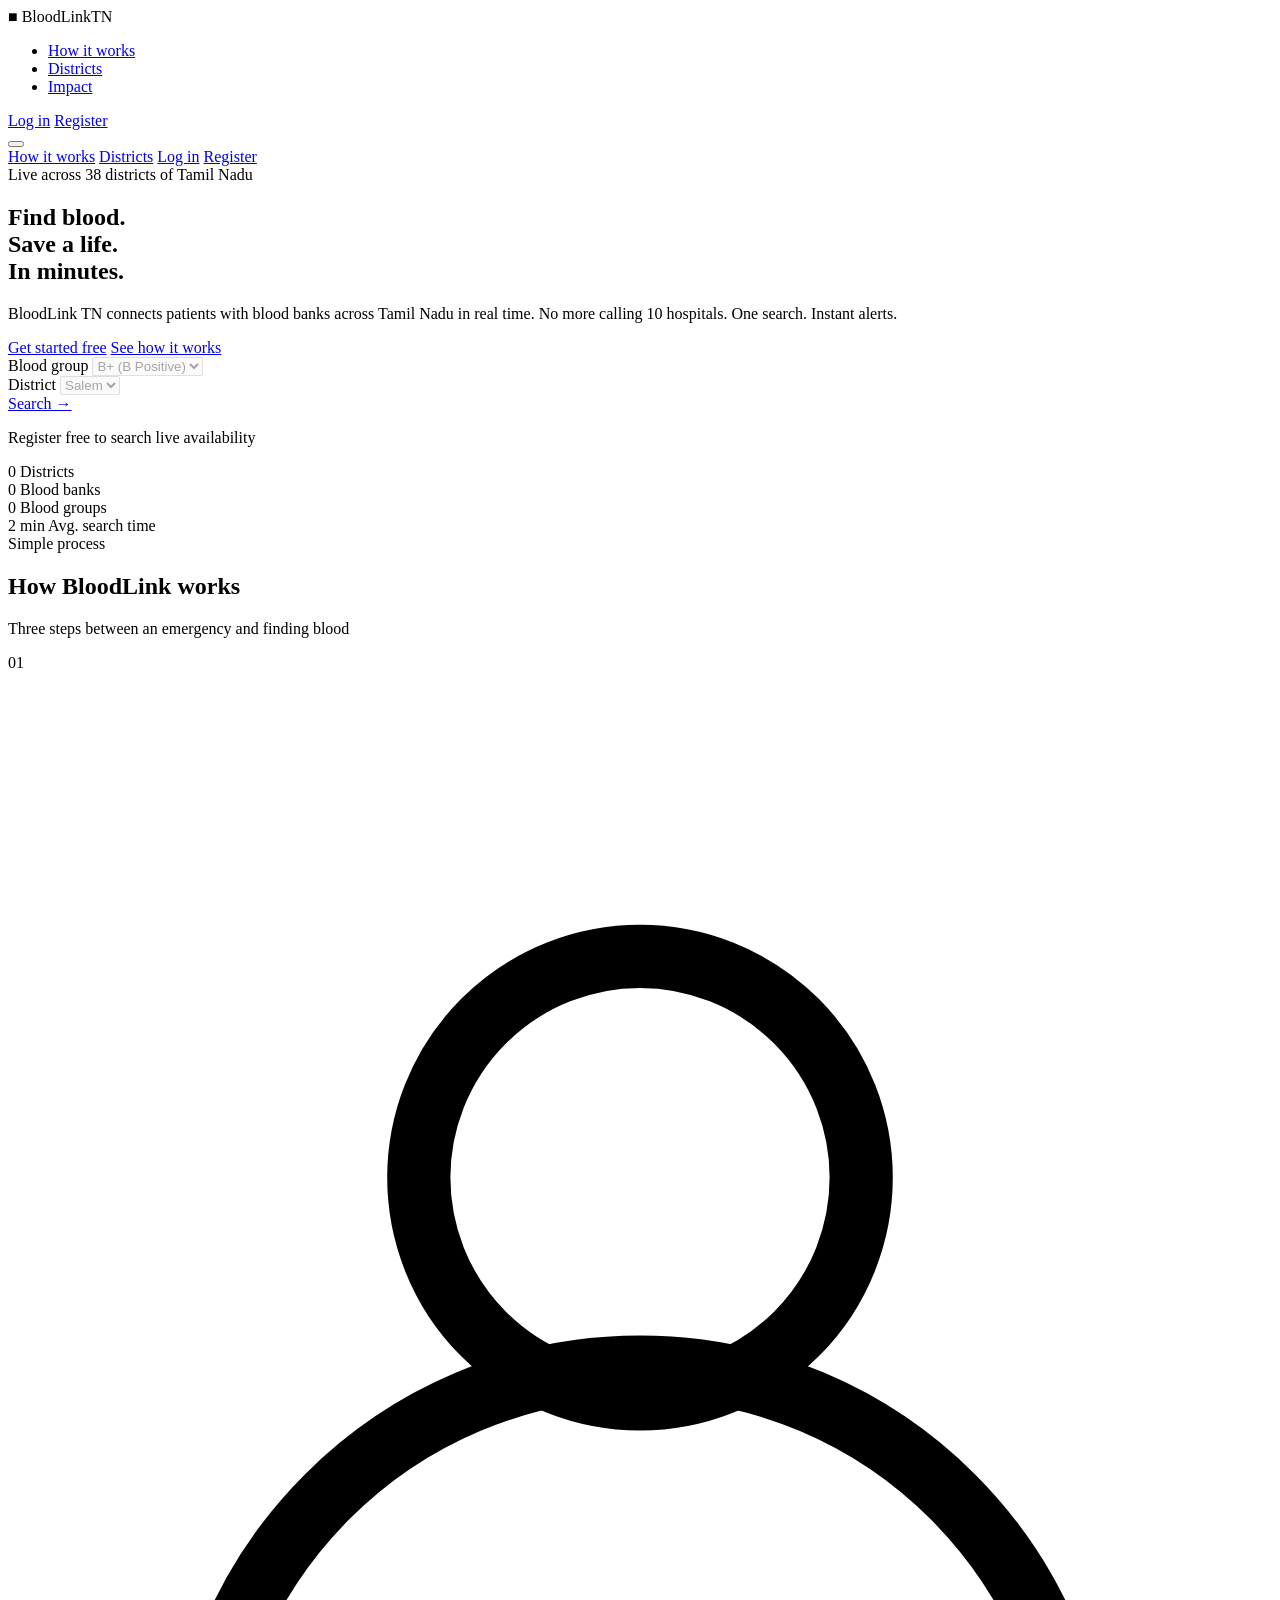
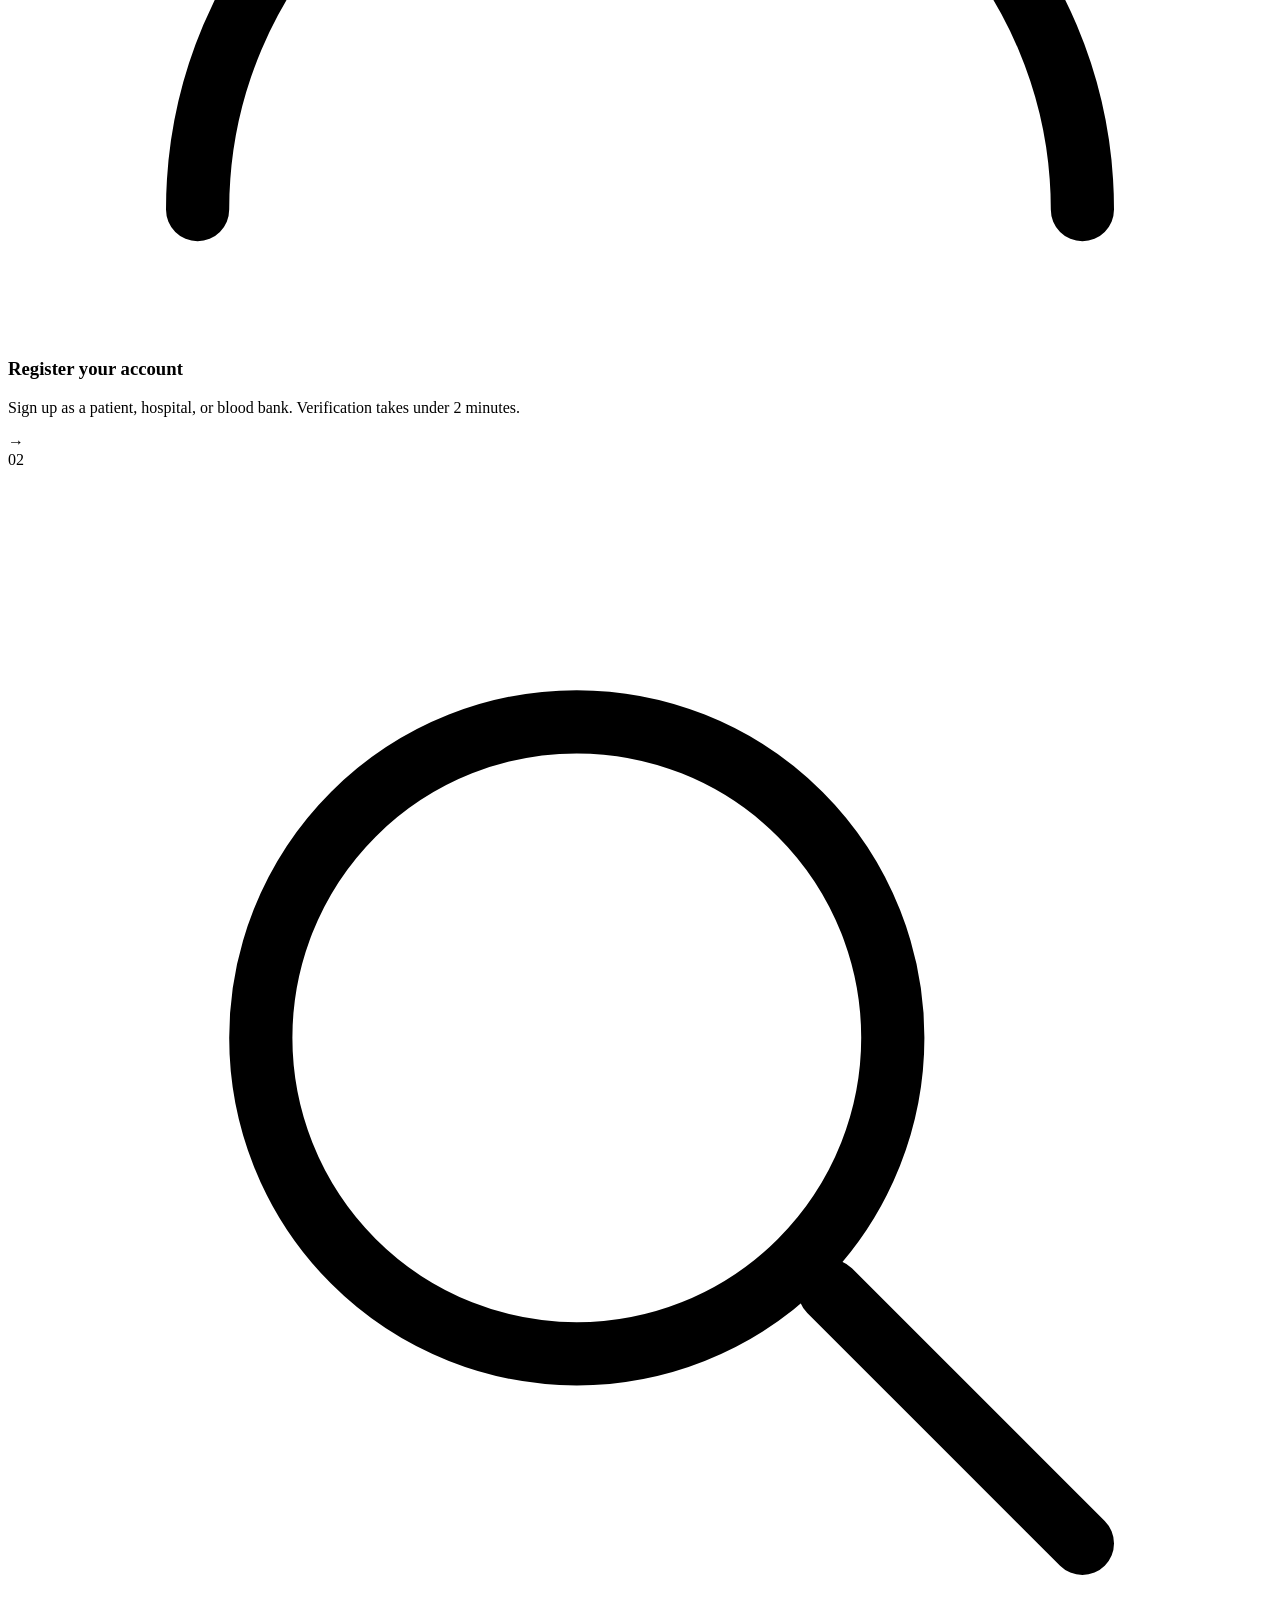
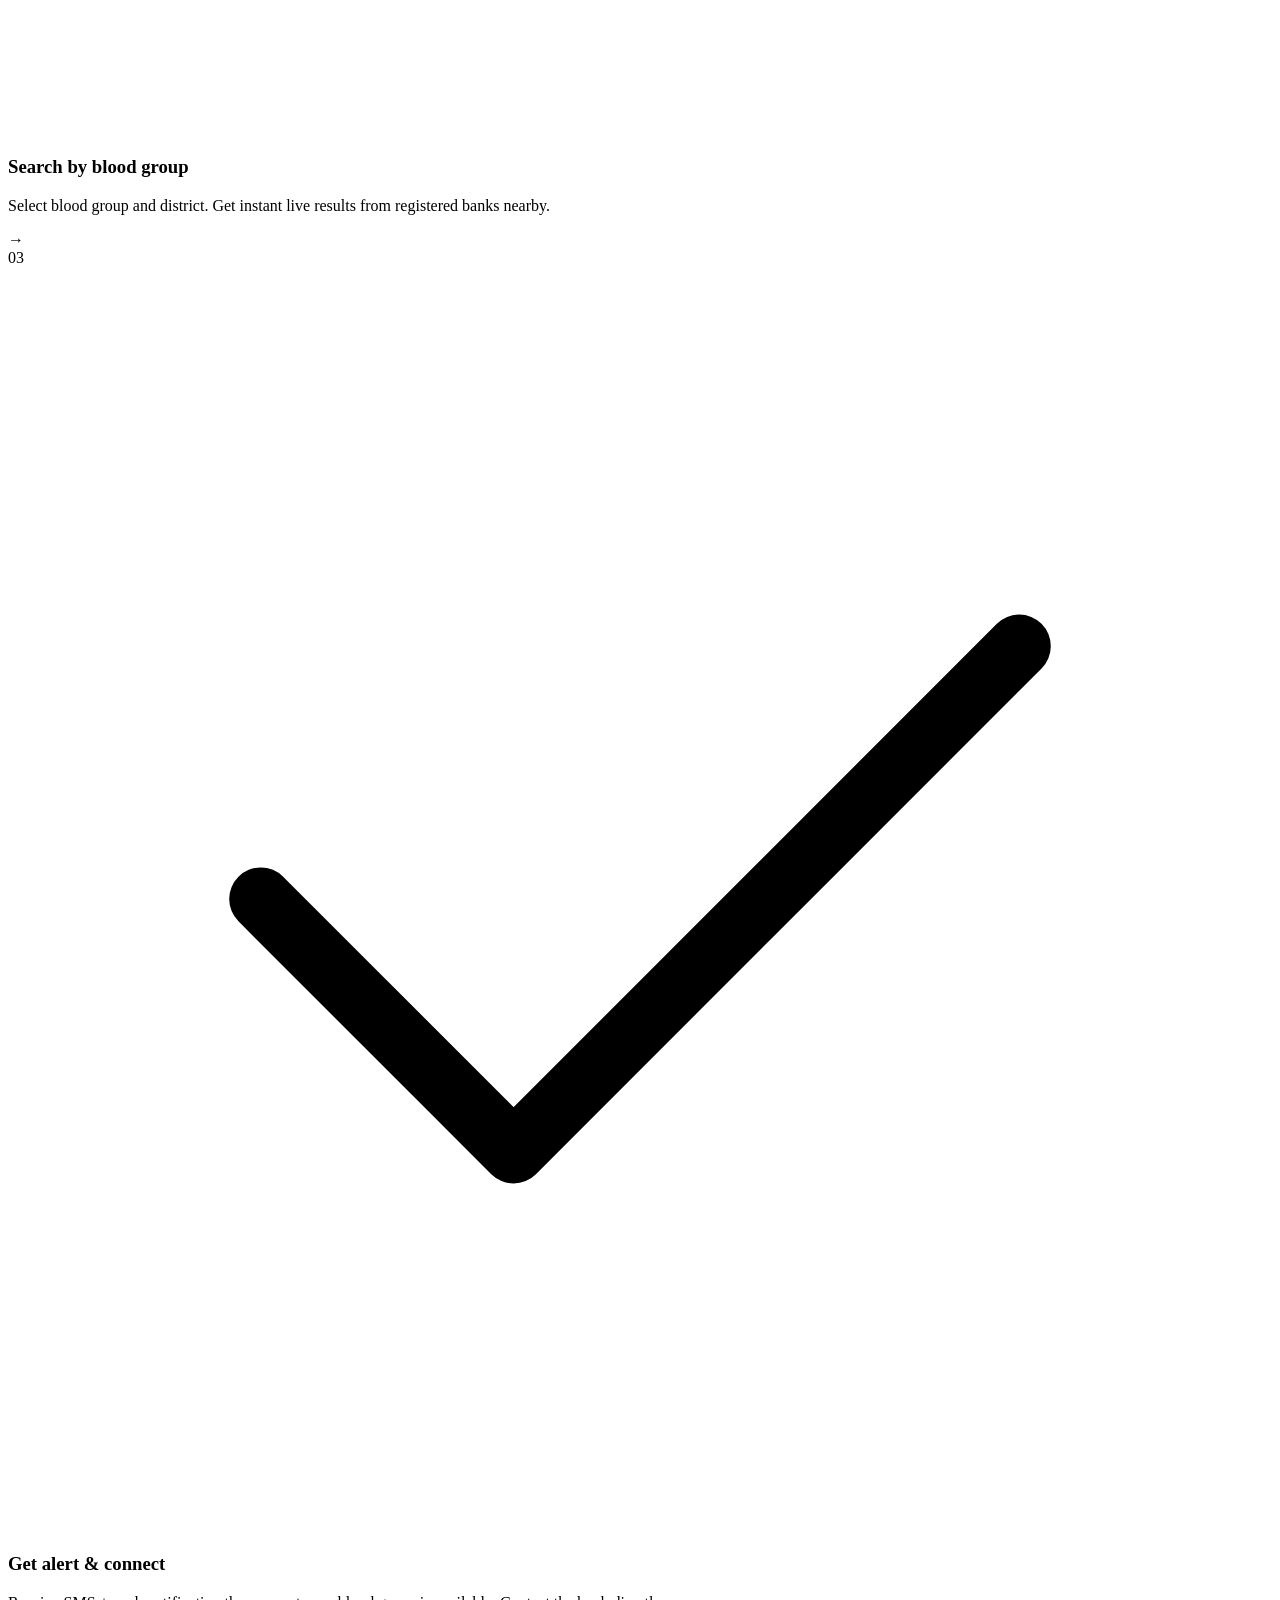
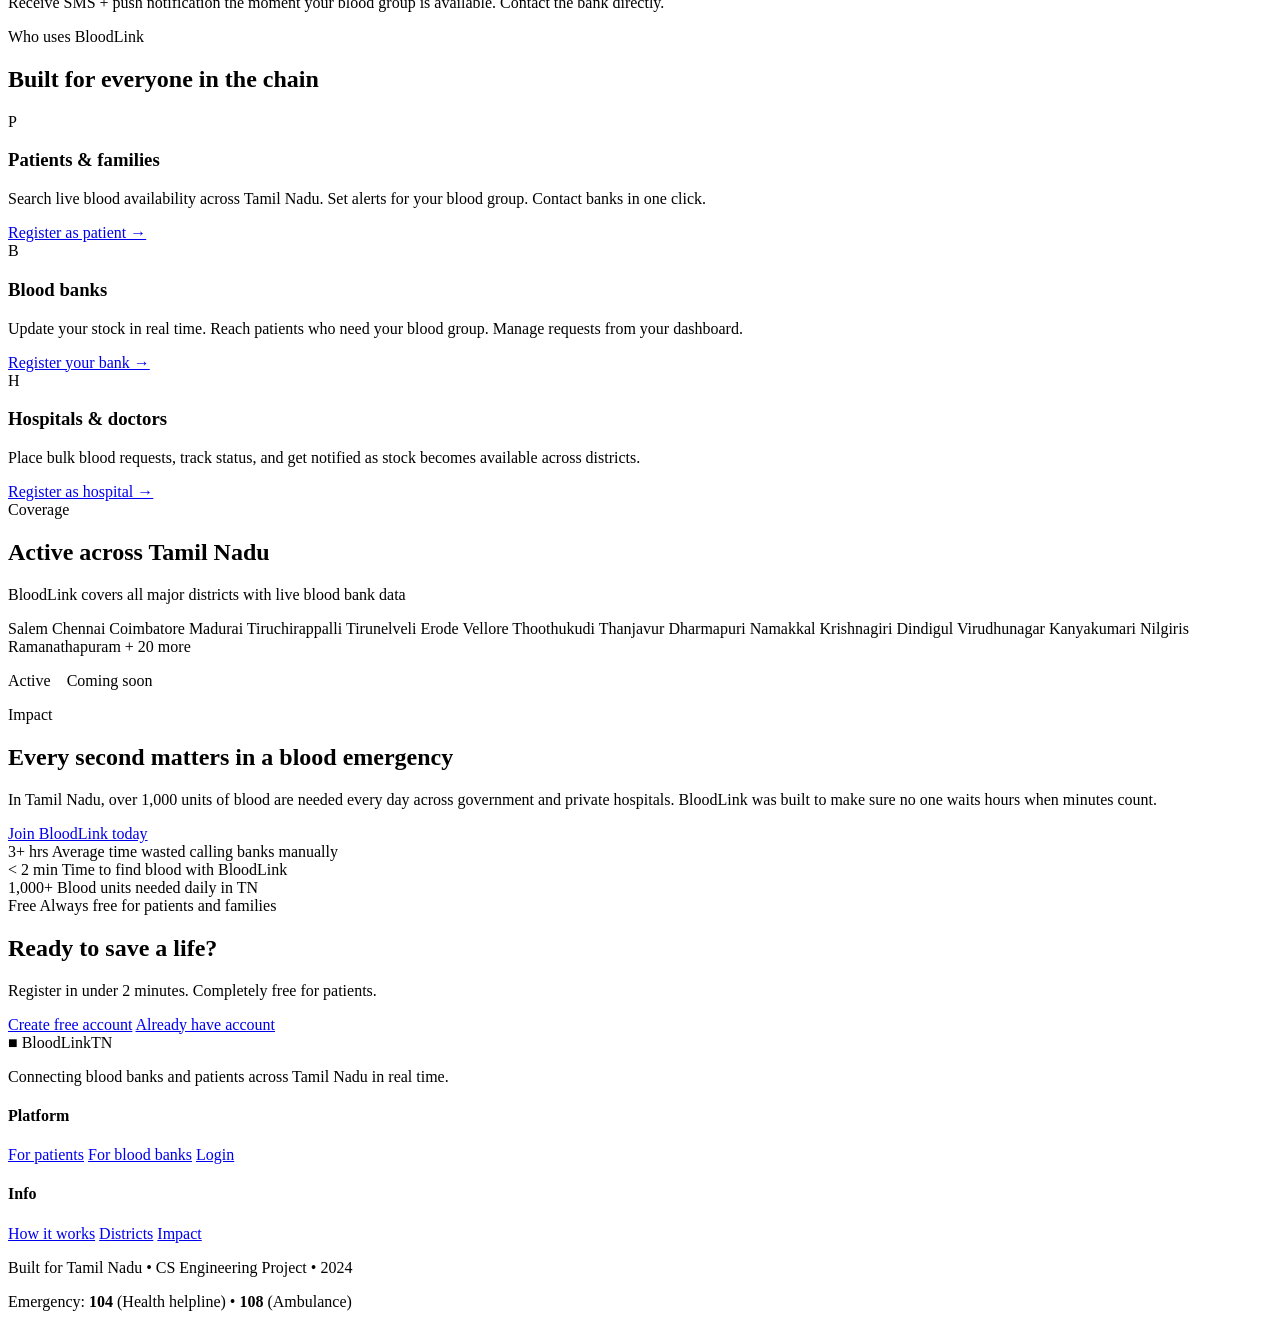
==== index.html @ 97893dd9 "Add files via upload" ====
<!DOCTYPE html>
<html lang="en">
<head>
  <meta charset="UTF-8" />
  <meta name="viewport" content="width=device-width, initial-scale=1.0"/>
  <title>BloodLink TN — Find Blood Fast</title>
  <link rel="stylesheet" href="css/style.css" />
  <link href="https://fonts.googleapis.com/css2?family=Sora:wght@300;400;500;600;700&family=Space+Mono:wght@400;700&display=swap" rel="stylesheet"/>
</head>
<body>

  <!-- ═══════════════════════════════════════
       NAVBAR
  ═══════════════════════════════════════ -->
  <nav class="navbar" id="navbar">
    <div class="nav-container">
      <div class="nav-logo">
        <span class="logo-drop">&#9632;</span>
        <span class="logo-text">BloodLink<span class="logo-tn">TN</span></span>
      </div>
      <ul class="nav-links">
        <li><a href="#how">How it works</a></li>
        <li><a href="#districts">Districts</a></li>
        <li><a href="#stats">Impact</a></li>
      </ul>
      <div class="nav-actions">
        <a href="pages/login.html" class="btn-ghost">Log in</a>
        <a href="pages/register.html" class="btn-primary">Register</a>
      </div>
      <button class="nav-toggle" id="navToggle" aria-label="Menu">
        <span></span><span></span><span></span>
      </button>
    </div>
    <div class="nav-mobile" id="navMobile">
      <a href="#how">How it works</a>
      <a href="#districts">Districts</a>
      <a href="pages/login.html">Log in</a>
      <a href="pages/register.html" class="btn-primary">Register</a>
    </div>
  </nav>

  <!-- ═══════════════════════════════════════
       HERO
  ═══════════════════════════════════════ -->
  <section class="hero">
    <div class="hero-bg">
      <div class="hero-circle c1"></div>
      <div class="hero-circle c2"></div>
      <div class="hero-grid"></div>
    </div>
    <div class="hero-content">
      <div class="hero-badge">
        <span class="badge-dot"></span>
        Live across 38 districts of Tamil Nadu
      </div>
      <h1 class="hero-title">
        Find blood.<br/>
        <span class="title-accent">Save a life.</span><br/>
        In minutes.
      </h1>
      <p class="hero-sub">
        BloodLink TN connects patients with blood banks across Tamil Nadu in real time.
        No more calling 10 hospitals. One search. Instant alerts.
      </p>
      <div class="hero-cta">
        <a href="pages/register.html" class="btn-primary btn-lg">Get started free</a>
        <a href="#how" class="btn-outline btn-lg">See how it works</a>
      </div>
      <div class="hero-search-preview">
        <div class="search-box">
          <div class="search-field">
            <label>Blood group</label>
            <select disabled>
              <option>B+ (B Positive)</option>
            </select>
          </div>
          <div class="search-divider"></div>
          <div class="search-field">
            <label>District</label>
            <select disabled>
              <option>Salem</option>
            </select>
          </div>
          <a href="pages/register.html" class="search-btn">Search →</a>
        </div>
        <p class="search-note">Register free to search live availability</p>
      </div>
    </div>
    <div class="hero-stats">
      <div class="stat-item">
        <span class="stat-num" data-target="38">0</span>
        <span class="stat-label">Districts</span>
      </div>
      <div class="stat-item">
        <span class="stat-num" data-target="120">0</span>
        <span class="stat-label">Blood banks</span>
      </div>
      <div class="stat-item">
        <span class="stat-num" data-target="8">0</span>
        <span class="stat-label">Blood groups</span>
      </div>
      <div class="stat-item">
        <span class="stat-num">2 min</span>
        <span class="stat-label">Avg. search time</span>
      </div>
    </div>
  </section>

  <!-- ═══════════════════════════════════════
       HOW IT WORKS
  ═══════════════════════════════════════ -->
  <section class="how" id="how">
    <div class="container">
      <div class="section-header">
        <span class="section-tag">Simple process</span>
        <h2>How BloodLink works</h2>
        <p>Three steps between an emergency and finding blood</p>
      </div>
      <div class="steps">
        <div class="step reveal">
          <div class="step-num">01</div>
          <div class="step-icon">
            <svg viewBox="0 0 40 40" fill="none" xmlns="http://www.w3.org/2000/svg">
              <circle cx="20" cy="16" r="7" stroke="currentColor" stroke-width="2"/>
              <path d="M6 36c0-7.732 6.268-14 14-14s14 6.268 14 14" stroke="currentColor" stroke-width="2" stroke-linecap="round"/>
            </svg>
          </div>
          <h3>Register your account</h3>
          <p>Sign up as a patient, hospital, or blood bank. Verification takes under 2 minutes.</p>
        </div>
        <div class="step-arrow">→</div>
        <div class="step reveal" style="animation-delay:.15s">
          <div class="step-num">02</div>
          <div class="step-icon">
            <svg viewBox="0 0 40 40" fill="none" xmlns="http://www.w3.org/2000/svg">
              <circle cx="18" cy="18" r="10" stroke="currentColor" stroke-width="2"/>
              <path d="M26 26l8 8" stroke="currentColor" stroke-width="2" stroke-linecap="round"/>
            </svg>
          </div>
          <h3>Search by blood group</h3>
          <p>Select blood group and district. Get instant live results from registered banks nearby.</p>
        </div>
        <div class="step-arrow">→</div>
        <div class="step reveal" style="animation-delay:.3s">
          <div class="step-num">03</div>
          <div class="step-icon">
            <svg viewBox="0 0 40 40" fill="none" xmlns="http://www.w3.org/2000/svg">
              <path d="M8 20l8 8 16-16" stroke="currentColor" stroke-width="2" stroke-linecap="round" stroke-linejoin="round"/>
            </svg>
          </div>
          <h3>Get alert &amp; connect</h3>
          <p>Receive SMS + push notification the moment your blood group is available. Contact the bank directly.</p>
        </div>
      </div>
    </div>
  </section>

  <!-- ═══════════════════════════════════════
       WHO IS THIS FOR
  ═══════════════════════════════════════ -->
  <section class="roles-section">
    <div class="container">
      <div class="section-header">
        <span class="section-tag">Who uses BloodLink</span>
        <h2>Built for everyone in the chain</h2>
      </div>
      <div class="roles-grid">
        <div class="role-card reveal">
          <div class="role-icon patient-icon">P</div>
          <h3>Patients &amp; families</h3>
          <p>Search live blood availability across Tamil Nadu. Set alerts for your blood group. Contact banks in one click.</p>
          <a href="pages/register.html?role=patient" class="role-link">Register as patient →</a>
        </div>
        <div class="role-card reveal" style="animation-delay:.1s">
          <div class="role-icon bank-icon">B</div>
          <h3>Blood banks</h3>
          <p>Update your stock in real time. Reach patients who need your blood group. Manage requests from your dashboard.</p>
          <a href="pages/register.html?role=bloodbank" class="role-link">Register your bank →</a>
        </div>
        <div class="role-card reveal" style="animation-delay:.2s">
          <div class="role-icon hospital-icon">H</div>
          <h3>Hospitals &amp; doctors</h3>
          <p>Place bulk blood requests, track status, and get notified as stock becomes available across districts.</p>
          <a href="pages/register.html?role=hospital" class="role-link">Register as hospital →</a>
        </div>
      </div>
    </div>
  </section>

  <!-- ═══════════════════════════════════════
       DISTRICTS
  ═══════════════════════════════════════ -->
  <section class="districts" id="districts">
    <div class="container">
      <div class="section-header">
        <span class="section-tag">Coverage</span>
        <h2>Active across Tamil Nadu</h2>
        <p>BloodLink covers all major districts with live blood bank data</p>
      </div>
      <div class="district-cloud">
        <span class="district-tag active">Salem</span>
        <span class="district-tag active">Chennai</span>
        <span class="district-tag active">Coimbatore</span>
        <span class="district-tag active">Madurai</span>
        <span class="district-tag active">Tiruchirappalli</span>
        <span class="district-tag active">Tirunelveli</span>
        <span class="district-tag active">Erode</span>
        <span class="district-tag active">Vellore</span>
        <span class="district-tag active">Thoothukudi</span>
        <span class="district-tag active">Thanjavur</span>
        <span class="district-tag">Dharmapuri</span>
        <span class="district-tag">Namakkal</span>
        <span class="district-tag">Krishnagiri</span>
        <span class="district-tag">Dindigul</span>
        <span class="district-tag">Virudhunagar</span>
        <span class="district-tag">Kanyakumari</span>
        <span class="district-tag">Nilgiris</span>
        <span class="district-tag">Ramanathapuram</span>
        <span class="district-tag">+ 20 more</span>
      </div>
      <p class="district-note">
        <span class="dot-green"></span> Active &nbsp;&nbsp;
        <span class="dot-gray"></span> Coming soon
      </p>
    </div>
  </section>

  <!-- ═══════════════════════════════════════
       STATS / IMPACT
  ═══════════════════════════════════════ -->
  <section class="impact" id="stats">
    <div class="container">
      <div class="impact-grid">
        <div class="impact-text">
          <span class="section-tag">Impact</span>
          <h2>Every second matters in a blood emergency</h2>
          <p>In Tamil Nadu, over 1,000 units of blood are needed every day across government and private hospitals. BloodLink was built to make sure no one waits hours when minutes count.</p>
          <a href="pages/register.html" class="btn-primary">Join BloodLink today</a>
        </div>
        <div class="impact-cards">
          <div class="impact-card reveal">
            <span class="impact-num">3+ hrs</span>
            <span class="impact-desc">Average time wasted calling banks manually</span>
          </div>
          <div class="impact-card reveal" style="animation-delay:.1s">
            <span class="impact-num">&lt; 2 min</span>
            <span class="impact-desc">Time to find blood with BloodLink</span>
          </div>
          <div class="impact-card reveal" style="animation-delay:.2s">
            <span class="impact-num">1,000+</span>
            <span class="impact-desc">Blood units needed daily in TN</span>
          </div>
          <div class="impact-card reveal" style="animation-delay:.3s">
            <span class="impact-num">Free</span>
            <span class="impact-desc">Always free for patients and families</span>
          </div>
        </div>
      </div>
    </div>
  </section>

  <!-- ═══════════════════════════════════════
       CTA BANNER
  ═══════════════════════════════════════ -->
  <section class="cta-banner">
    <div class="container">
      <div class="cta-content">
        <h2>Ready to save a life?</h2>
        <p>Register in under 2 minutes. Completely free for patients.</p>
        <div class="cta-buttons">
          <a href="pages/register.html" class="btn-primary btn-lg">Create free account</a>
          <a href="pages/login.html" class="btn-ghost btn-lg">Already have account</a>
        </div>
      </div>
    </div>
  </section>

  <!-- ═══════════════════════════════════════
       FOOTER
  ═══════════════════════════════════════ -->
  <footer class="footer">
    <div class="container">
      <div class="footer-top">
        <div class="footer-brand">
          <span class="logo-drop">&#9632;</span>
          <span class="logo-text">BloodLink<span class="logo-tn">TN</span></span>
          <p>Connecting blood banks and patients across Tamil Nadu in real time.</p>
        </div>
        <div class="footer-links">
          <div class="footer-col">
            <h4>Platform</h4>
            <a href="pages/register.html?role=patient">For patients</a>
            <a href="pages/register.html?role=bloodbank">For blood banks</a>
            <a href="pages/login.html">Login</a>
          </div>
          <div class="footer-col">
            <h4>Info</h4>
            <a href="#how">How it works</a>
            <a href="#districts">Districts</a>
            <a href="#stats">Impact</a>
          </div>
        </div>
      </div>
      <div class="footer-bottom">
        <p>Built for Tamil Nadu &bull; CS Engineering Project &bull; 2024</p>
        <p>Emergency: <strong>104</strong> (Health helpline) &bull; <strong>108</strong> (Ambulance)</p>
      </div>
    </div>
  </footer>

  <script src="js/main.js"></script>
</body>
</html>
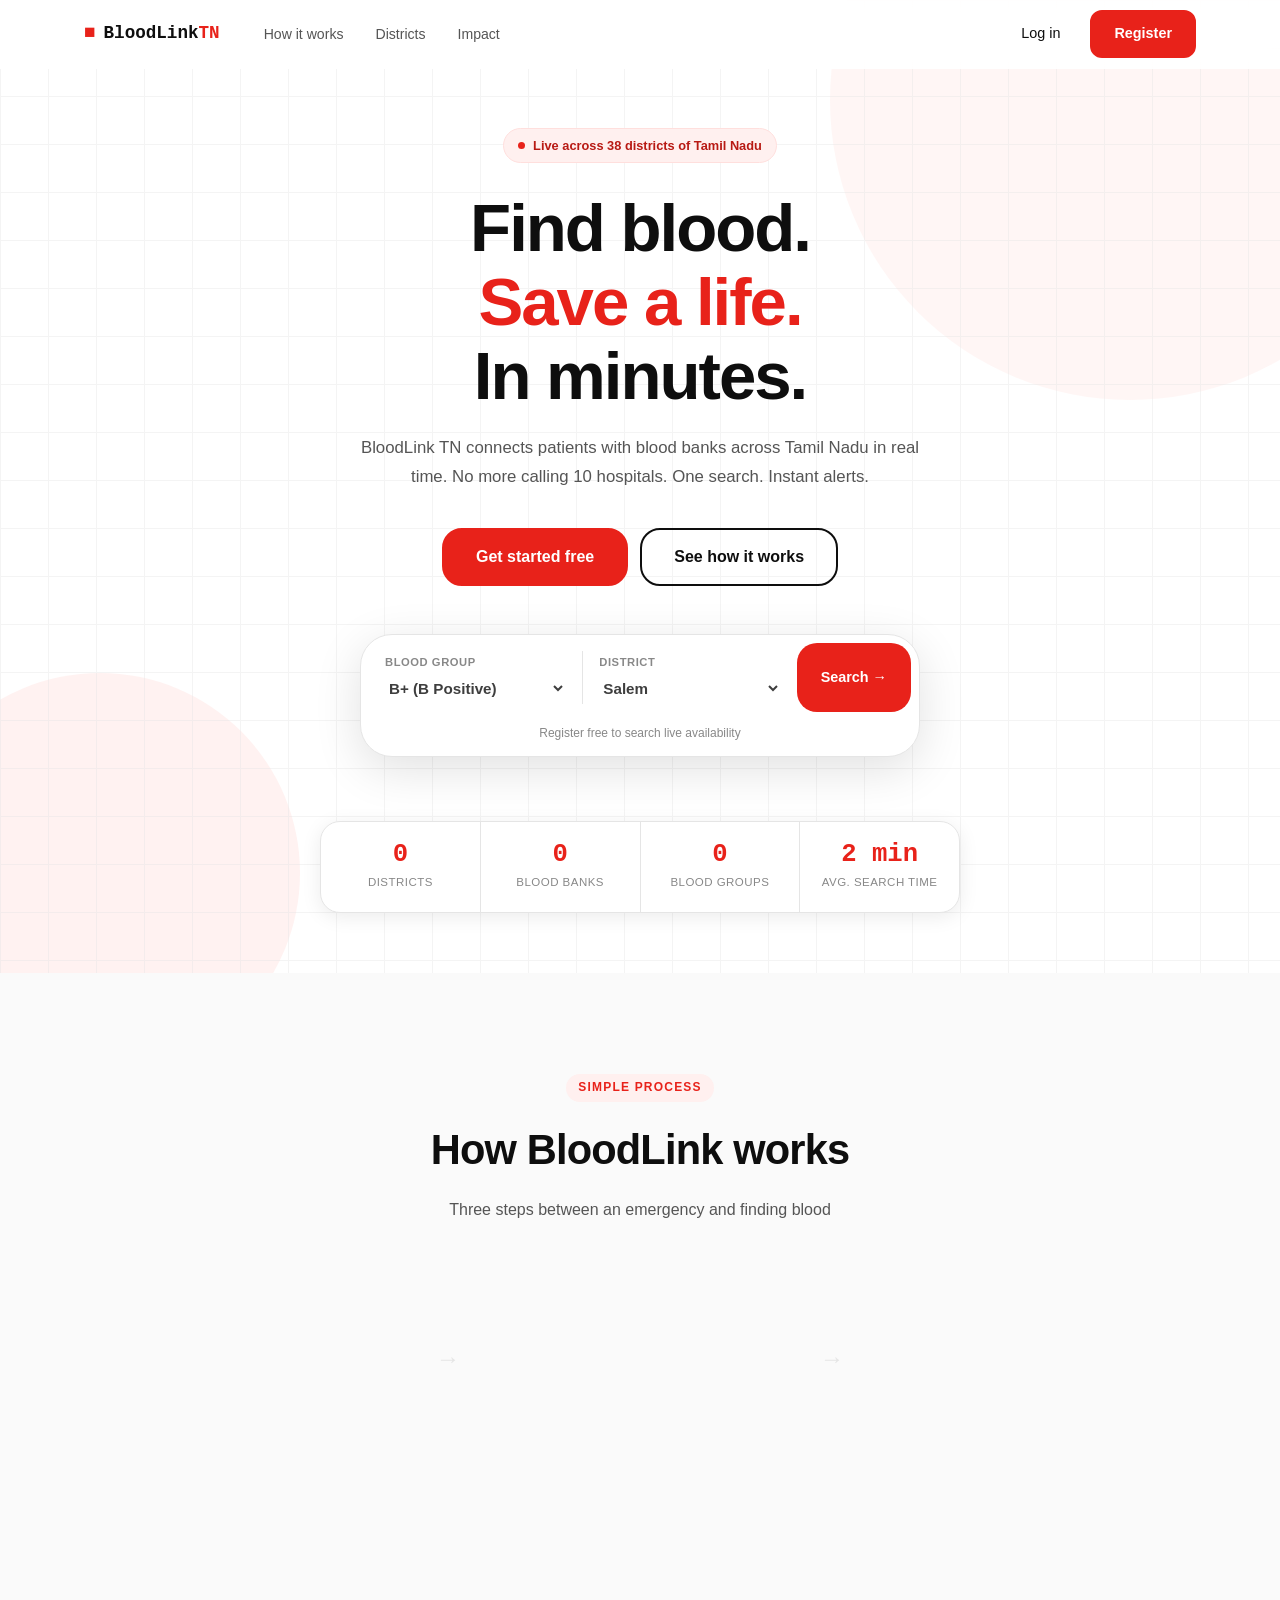
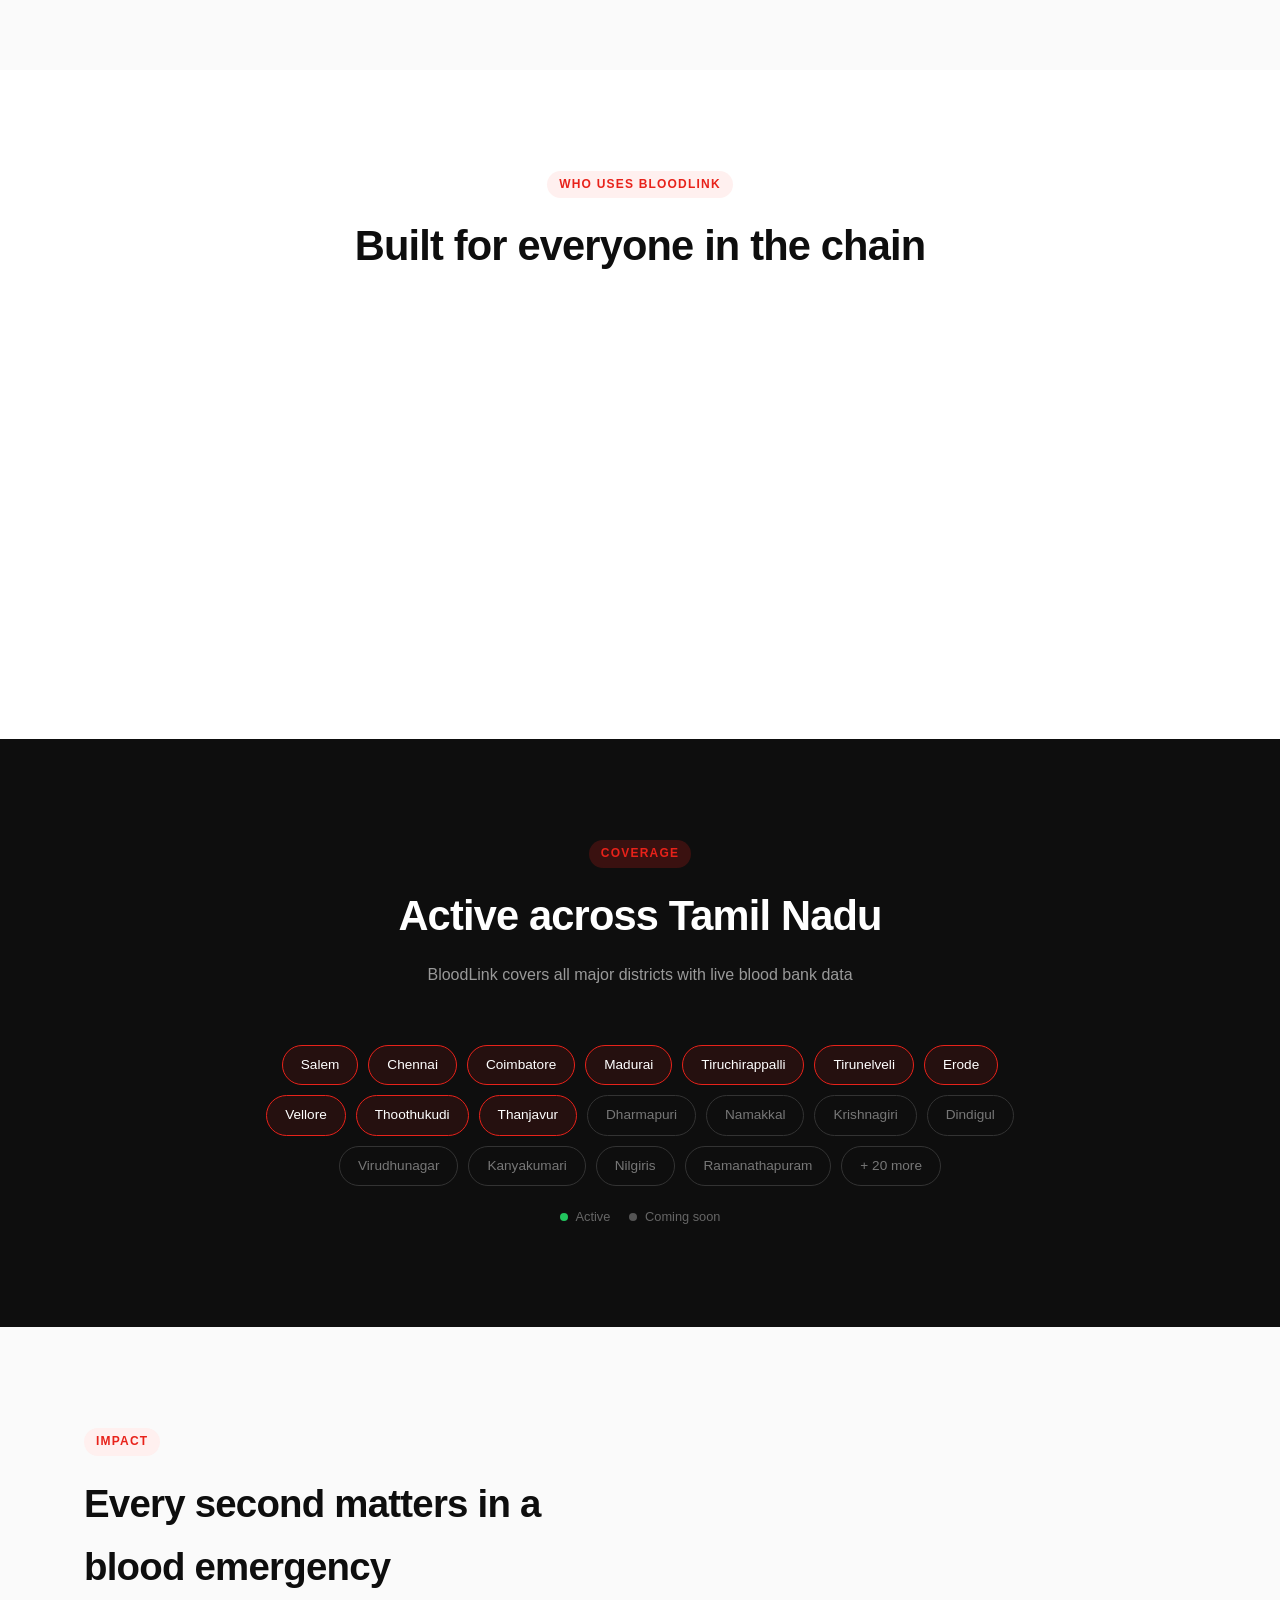
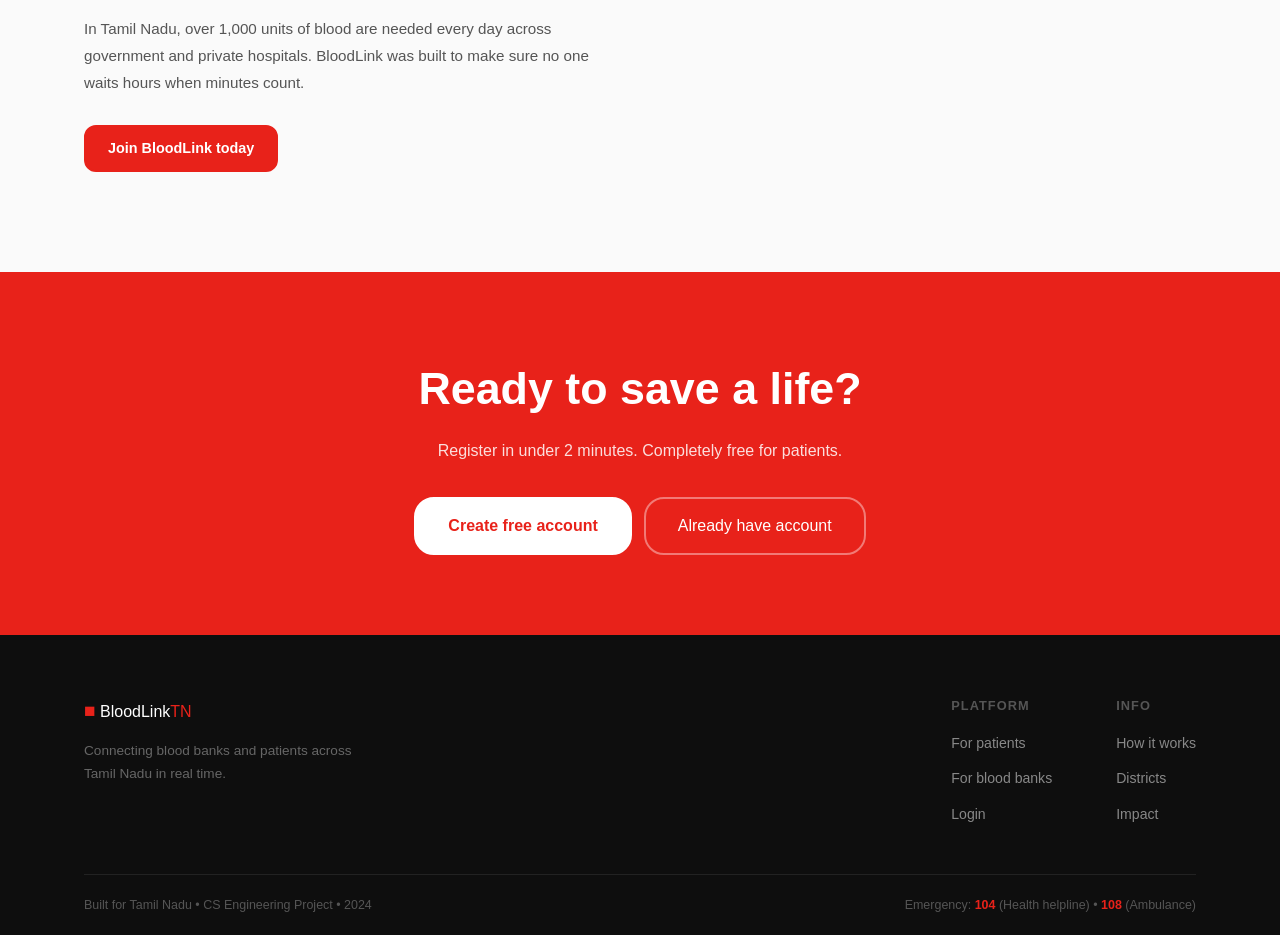
==== commit f0fb148d: "Update stylesheet link path in index.html" ====
--- a/index.html
+++ b/index.html
@@ -4,7 +4,7 @@
   <meta charset="UTF-8" />
   <meta name="viewport" content="width=device-width, initial-scale=1.0"/>
   <title>BloodLink TN — Find Blood Fast</title>
-  <link rel="stylesheet" href="css/style.css" />
+  <link rel="stylesheet" href="style.css" />
   <link href="https://fonts.googleapis.com/css2?family=Sora:wght@300;400;500;600;700&family=Space+Mono:wght@400;700&display=swap" rel="stylesheet"/>
 </head>
 <body>
--- a/style.css
+++ b/style.css
@@ -0,0 +1,694 @@
+/* ═══════════════════════════════════════════
+   BLOODLINK TN — MAIN STYLESHEET
+   Structure:
+   1. CSS Variables (colors, fonts, spacing)
+   2. Reset & Base
+   3. Navbar
+   4. Hero
+   5. Sections (How, Roles, Districts, Impact, CTA)
+   6. Footer
+   7. Utilities
+   8. Animations
+   9. Responsive (mobile)
+═══════════════════════════════════════════ */
+
+/* ─── 1. CSS VARIABLES ─────────────────── */
+:root {
+  --red:       #E8221A;
+  --red-dark:  #B81A14;
+  --red-light: #FFF0EF;
+  --red-mid:   #FFDFDD;
+
+  --dark:      #0E0E0E;
+  --dark-2:    #1A1A1A;
+  --dark-3:    #2A2A2A;
+  --mid:       #555555;
+  --muted:     #888888;
+  --border:    #E5E5E5;
+  --bg:        #FAFAFA;
+  --white:     #FFFFFF;
+
+  --font-body: 'Sora', sans-serif;
+  --font-mono: 'Space Mono', monospace;
+
+  --radius-sm: 6px;
+  --radius-md: 12px;
+  --radius-lg: 20px;
+  --radius-xl: 32px;
+
+  --shadow-sm: 0 1px 4px rgba(0,0,0,0.06);
+  --shadow-md: 0 4px 20px rgba(0,0,0,0.08);
+  --shadow-lg: 0 12px 48px rgba(0,0,0,0.12);
+
+  --nav-h: 68px;
+  --max-w: 1160px;
+}
+
+/* ─── 2. RESET & BASE ──────────────────── */
+*, *::before, *::after { box-sizing: border-box; margin: 0; padding: 0; }
+
+html { scroll-behavior: smooth; font-size: 16px; }
+
+body {
+  font-family: var(--font-body);
+  color: var(--dark);
+  background: var(--white);
+  line-height: 1.65;
+  -webkit-font-smoothing: antialiased;
+}
+
+a { text-decoration: none; color: inherit; }
+img { max-width: 100%; display: block; }
+ul { list-style: none; }
+button { font-family: inherit; cursor: pointer; border: none; background: none; }
+
+/* ─── BUTTONS ──────────────────────────── */
+.btn-primary {
+  display: inline-flex;
+  align-items: center;
+  gap: 6px;
+  background: var(--red);
+  color: var(--white);
+  font-family: var(--font-body);
+  font-weight: 600;
+  font-size: 0.9rem;
+  padding: 10px 22px;
+  border-radius: var(--radius-md);
+  transition: background .2s, transform .15s;
+  border: 2px solid var(--red);
+}
+.btn-primary:hover { background: var(--red-dark); border-color: var(--red-dark); transform: translateY(-1px); }
+.btn-primary:active { transform: translateY(0); }
+
+.btn-ghost {
+  display: inline-flex;
+  align-items: center;
+  font-weight: 500;
+  font-size: 0.9rem;
+  color: var(--dark);
+  padding: 10px 20px;
+  border-radius: var(--radius-md);
+  border: 2px solid transparent;
+  transition: background .2s, border-color .2s;
+}
+.btn-ghost:hover { background: var(--bg); border-color: var(--border); }
+
+.btn-outline {
+  display: inline-flex;
+  align-items: center;
+  font-weight: 600;
+  font-size: 0.9rem;
+  color: var(--dark);
+  padding: 10px 22px;
+  border-radius: var(--radius-md);
+  border: 2px solid var(--dark);
+  transition: background .2s, color .2s;
+}
+.btn-outline:hover { background: var(--dark); color: var(--white); }
+
+.btn-lg { padding: 14px 32px; font-size: 1rem; border-radius: var(--radius-lg); }
+
+/* ─── 3. NAVBAR ────────────────────────── */
+.navbar {
+  position: fixed;
+  top: 0; left: 0; right: 0;
+  z-index: 100;
+  background: rgba(255,255,255,0.92);
+  backdrop-filter: blur(12px);
+  -webkit-backdrop-filter: blur(12px);
+  border-bottom: 1px solid transparent;
+  transition: border-color .3s, box-shadow .3s;
+}
+.navbar.scrolled {
+  border-color: var(--border);
+  box-shadow: var(--shadow-sm);
+}
+
+.nav-container {
+  max-width: var(--max-w);
+  margin: 0 auto;
+  padding: 0 24px;
+  height: var(--nav-h);
+  display: flex;
+  align-items: center;
+  gap: 32px;
+}
+
+.nav-logo {
+  display: flex;
+  align-items: center;
+  gap: 8px;
+  font-family: var(--font-mono);
+  font-weight: 700;
+  font-size: 1.1rem;
+  flex-shrink: 0;
+}
+.logo-drop { color: var(--red); font-size: 1.2rem; }
+.logo-tn { color: var(--red); }
+
+.nav-links {
+  display: flex;
+  align-items: center;
+  gap: 8px;
+  flex: 1;
+}
+.nav-links a {
+  font-size: 0.88rem;
+  font-weight: 500;
+  color: var(--mid);
+  padding: 6px 12px;
+  border-radius: var(--radius-sm);
+  transition: color .2s, background .2s;
+}
+.nav-links a:hover { color: var(--dark); background: var(--bg); }
+
+.nav-actions { display: flex; align-items: center; gap: 8px; margin-left: auto; }
+
+.nav-toggle { display: none; flex-direction: column; gap: 5px; padding: 6px; }
+.nav-toggle span {
+  display: block; width: 22px; height: 2px;
+  background: var(--dark); border-radius: 2px;
+  transition: transform .3s, opacity .3s;
+}
+
+.nav-mobile {
+  display: none;
+  flex-direction: column;
+  padding: 12px 24px 20px;
+  gap: 4px;
+  border-top: 1px solid var(--border);
+}
+.nav-mobile a {
+  font-size: 1rem;
+  font-weight: 500;
+  padding: 10px 12px;
+  border-radius: var(--radius-sm);
+  color: var(--mid);
+  transition: background .2s;
+}
+.nav-mobile a:hover { background: var(--bg); }
+.nav-mobile.open { display: flex; }
+
+/* ─── 4. HERO ──────────────────────────── */
+.hero {
+  min-height: 100vh;
+  padding: calc(var(--nav-h) + 60px) 24px 60px;
+  display: flex;
+  flex-direction: column;
+  align-items: center;
+  justify-content: center;
+  position: relative;
+  overflow: hidden;
+  background: var(--white);
+}
+
+.hero-bg {
+  position: absolute;
+  inset: 0;
+  pointer-events: none;
+  overflow: hidden;
+}
+.hero-circle {
+  position: absolute;
+  border-radius: 50%;
+}
+.c1 {
+  width: 600px; height: 600px;
+  top: -200px; right: -150px;
+  background: var(--red-light);
+  opacity: 0.6;
+}
+.c2 {
+  width: 400px; height: 400px;
+  bottom: -100px; left: -100px;
+  background: var(--red-mid);
+  opacity: 0.4;
+}
+.hero-grid {
+  position: absolute;
+  inset: 0;
+  background-image:
+    linear-gradient(var(--border) 1px, transparent 1px),
+    linear-gradient(90deg, var(--border) 1px, transparent 1px);
+  background-size: 48px 48px;
+  opacity: 0.4;
+}
+
+.hero-content {
+  position: relative;
+  text-align: center;
+  max-width: 740px;
+  margin: 0 auto;
+  animation: fadeUp .7s ease both;
+}
+
+.hero-badge {
+  display: inline-flex;
+  align-items: center;
+  gap: 8px;
+  background: var(--red-light);
+  color: var(--red-dark);
+  font-size: 0.8rem;
+  font-weight: 600;
+  padding: 6px 14px;
+  border-radius: 999px;
+  margin-bottom: 28px;
+  border: 1px solid var(--red-mid);
+}
+.badge-dot {
+  width: 7px; height: 7px;
+  background: var(--red);
+  border-radius: 50%;
+  animation: pulse 1.8s ease-in-out infinite;
+}
+
+.hero-title {
+  font-size: clamp(2.4rem, 6vw, 4.2rem);
+  font-weight: 700;
+  line-height: 1.1;
+  letter-spacing: -0.03em;
+  margin-bottom: 20px;
+}
+.title-accent { color: var(--red); }
+
+.hero-sub {
+  font-size: 1.05rem;
+  color: var(--mid);
+  max-width: 560px;
+  margin: 0 auto 36px;
+  line-height: 1.75;
+}
+
+.hero-cta {
+  display: flex;
+  gap: 12px;
+  justify-content: center;
+  flex-wrap: wrap;
+  margin-bottom: 48px;
+}
+
+.hero-search-preview {
+  background: var(--white);
+  border: 1.5px solid var(--border);
+  border-radius: var(--radius-xl);
+  padding: 8px;
+  box-shadow: var(--shadow-lg);
+  max-width: 560px;
+  margin: 0 auto;
+}
+.search-box {
+  display: flex;
+  align-items: stretch;
+  gap: 0;
+}
+.search-field {
+  flex: 1;
+  padding: 10px 16px;
+  text-align: left;
+}
+.search-field label {
+  display: block;
+  font-size: 0.7rem;
+  font-weight: 600;
+  color: var(--muted);
+  text-transform: uppercase;
+  letter-spacing: .05em;
+  margin-bottom: 4px;
+}
+.search-field select {
+  border: none;
+  background: none;
+  font-family: var(--font-body);
+  font-size: 0.95rem;
+  font-weight: 600;
+  color: var(--dark);
+  width: 100%;
+  cursor: not-allowed;
+  opacity: 0.8;
+}
+.search-divider { width: 1px; background: var(--border); margin: 8px 0; }
+.search-btn {
+  background: var(--red);
+  color: var(--white);
+  font-weight: 700;
+  font-size: 0.9rem;
+  padding: 12px 24px;
+  border-radius: var(--radius-lg);
+  white-space: nowrap;
+  transition: background .2s;
+  align-self: stretch;
+  display: flex;
+  align-items: center;
+}
+.search-btn:hover { background: var(--red-dark); }
+.search-note {
+  font-size: 0.75rem;
+  color: var(--muted);
+  text-align: center;
+  margin-top: 8px;
+  padding: 4px 0;
+}
+
+.hero-stats {
+  position: relative;
+  display: flex;
+  gap: 0;
+  margin-top: 64px;
+  background: var(--white);
+  border: 1px solid var(--border);
+  border-radius: var(--radius-lg);
+  overflow: hidden;
+  box-shadow: var(--shadow-md);
+  animation: fadeUp .7s .3s ease both;
+  width: 100%;
+  max-width: 640px;
+}
+.stat-item {
+  flex: 1;
+  display: flex;
+  flex-direction: column;
+  align-items: center;
+  padding: 20px 12px;
+  border-right: 1px solid var(--border);
+}
+.stat-item:last-child { border-right: none; }
+.stat-num {
+  font-family: var(--font-mono);
+  font-size: 1.6rem;
+  font-weight: 700;
+  color: var(--red);
+  line-height: 1;
+  margin-bottom: 6px;
+}
+.stat-label {
+  font-size: 0.72rem;
+  color: var(--muted);
+  font-weight: 500;
+  text-transform: uppercase;
+  letter-spacing: .04em;
+  text-align: center;
+}
+
+/* ─── 5. SECTIONS ──────────────────────── */
+.container {
+  max-width: var(--max-w);
+  margin: 0 auto;
+  padding: 0 24px;
+}
+
+.section-header {
+  text-align: center;
+  margin-bottom: 56px;
+}
+.section-tag {
+  display: inline-block;
+  font-size: 0.75rem;
+  font-weight: 700;
+  text-transform: uppercase;
+  letter-spacing: .1em;
+  color: var(--red);
+  background: var(--red-light);
+  padding: 4px 12px;
+  border-radius: 999px;
+  margin-bottom: 14px;
+}
+.section-header h2 {
+  font-size: clamp(1.8rem, 4vw, 2.6rem);
+  font-weight: 700;
+  letter-spacing: -0.02em;
+  margin-bottom: 12px;
+}
+.section-header p {
+  font-size: 1rem;
+  color: var(--mid);
+  max-width: 480px;
+  margin: 0 auto;
+}
+
+/* HOW IT WORKS */
+.how {
+  padding: 100px 0;
+  background: var(--bg);
+}
+.steps {
+  display: flex;
+  align-items: flex-start;
+  gap: 0;
+}
+.step {
+  flex: 1;
+  text-align: center;
+  padding: 36px 24px;
+  background: var(--white);
+  border: 1px solid var(--border);
+  border-radius: var(--radius-lg);
+  transition: box-shadow .25s, transform .25s;
+}
+.step:hover { box-shadow: var(--shadow-md); transform: translateY(-4px); }
+.step-num {
+  font-family: var(--font-mono);
+  font-size: 0.72rem;
+  font-weight: 700;
+  color: var(--red);
+  letter-spacing: .08em;
+  margin-bottom: 16px;
+}
+.step-icon {
+  width: 52px; height: 52px;
+  background: var(--red-light);
+  border-radius: var(--radius-md);
+  display: flex;
+  align-items: center;
+  justify-content: center;
+  margin: 0 auto 20px;
+  color: var(--red);
+}
+.step-icon svg { width: 26px; height: 26px; }
+.step h3 { font-size: 1.05rem; font-weight: 600; margin-bottom: 10px; }
+.step p { font-size: 0.88rem; color: var(--mid); line-height: 1.7; }
+.step-arrow {
+  font-size: 1.5rem;
+  color: var(--border);
+  padding: 60px 8px 0;
+  flex-shrink: 0;
+}
+
+/* ROLES */
+.roles-section { padding: 100px 0; background: var(--white); }
+.roles-grid { display: grid; grid-template-columns: repeat(3, 1fr); gap: 24px; }
+.role-card {
+  padding: 36px 28px;
+  border: 1.5px solid var(--border);
+  border-radius: var(--radius-lg);
+  transition: border-color .25s, box-shadow .25s, transform .25s;
+}
+.role-card:hover {
+  border-color: var(--red);
+  box-shadow: 0 0 0 4px var(--red-light);
+  transform: translateY(-3px);
+}
+.role-icon {
+  width: 52px; height: 52px;
+  border-radius: var(--radius-md);
+  display: flex;
+  align-items: center;
+  justify-content: center;
+  font-family: var(--font-mono);
+  font-size: 1.2rem;
+  font-weight: 700;
+  margin-bottom: 20px;
+}
+.patient-icon { background: #EEF6FF; color: #1A62C4; }
+.bank-icon    { background: var(--red-light); color: var(--red); }
+.hospital-icon{ background: #EDFDF5; color: #0D7A4A; }
+.role-card h3 { font-size: 1.05rem; font-weight: 600; margin-bottom: 10px; }
+.role-card p  { font-size: 0.88rem; color: var(--mid); line-height: 1.7; margin-bottom: 20px; }
+.role-link    { font-size: 0.88rem; font-weight: 600; color: var(--red); }
+.role-link:hover { text-decoration: underline; }
+
+/* DISTRICTS */
+.districts {
+  padding: 100px 0;
+  background: var(--dark);
+  color: var(--white);
+}
+.districts .section-tag { background: rgba(232,34,26,0.2); }
+.districts .section-header h2 { color: var(--white); }
+.districts .section-header p  { color: #999; }
+.district-cloud {
+  display: flex;
+  flex-wrap: wrap;
+  gap: 10px;
+  justify-content: center;
+  max-width: 800px;
+  margin: 0 auto 20px;
+}
+.district-tag {
+  padding: 8px 18px;
+  border: 1px solid #333;
+  border-radius: 999px;
+  font-size: 0.85rem;
+  font-weight: 500;
+  color: #777;
+  transition: border-color .2s, color .2s;
+}
+.district-tag.active {
+  border-color: var(--red);
+  color: var(--white);
+  background: rgba(232,34,26,0.1);
+}
+.district-tag.active:hover { background: rgba(232,34,26,0.2); }
+.district-note {
+  text-align: center;
+  font-size: 0.8rem;
+  color: #666;
+  display: flex;
+  align-items: center;
+  justify-content: center;
+  gap: 8px;
+}
+.dot-green { width: 8px; height: 8px; background: #22c55e; border-radius: 50%; display: inline-block; }
+.dot-gray  { width: 8px; height: 8px; background: #555; border-radius: 50%; display: inline-block; }
+
+/* IMPACT */
+.impact { padding: 100px 0; background: var(--bg); }
+.impact-grid {
+  display: grid;
+  grid-template-columns: 1fr 1fr;
+  gap: 64px;
+  align-items: center;
+}
+.impact-text .section-tag { margin-bottom: 16px; }
+.impact-text h2 {
+  font-size: clamp(1.8rem, 3.5vw, 2.4rem);
+  font-weight: 700;
+  letter-spacing: -0.02em;
+  margin-bottom: 16px;
+}
+.impact-text p { font-size: 0.95rem; color: var(--mid); line-height: 1.8; margin-bottom: 28px; }
+.impact-cards { display: grid; grid-template-columns: 1fr 1fr; gap: 16px; }
+.impact-card {
+  background: var(--white);
+  border: 1px solid var(--border);
+  border-radius: var(--radius-lg);
+  padding: 24px 20px;
+  transition: box-shadow .2s;
+}
+.impact-card:hover { box-shadow: var(--shadow-md); }
+.impact-num {
+  display: block;
+  font-family: var(--font-mono);
+  font-size: 1.6rem;
+  font-weight: 700;
+  color: var(--red);
+  margin-bottom: 8px;
+}
+.impact-desc { font-size: 0.82rem; color: var(--mid); line-height: 1.5; }
+
+/* CTA BANNER */
+.cta-banner {
+  padding: 80px 0;
+  background: var(--red);
+  color: var(--white);
+}
+.cta-content { text-align: center; }
+.cta-content h2 {
+  font-size: clamp(1.8rem, 4vw, 2.8rem);
+  font-weight: 700;
+  margin-bottom: 12px;
+}
+.cta-content p { font-size: 1rem; opacity: 0.85; margin-bottom: 32px; }
+.cta-buttons { display: flex; gap: 12px; justify-content: center; flex-wrap: wrap; }
+.cta-banner .btn-primary {
+  background: var(--white);
+  color: var(--red);
+  border-color: var(--white);
+}
+.cta-banner .btn-primary:hover { background: var(--red-light); border-color: var(--red-light); }
+.cta-banner .btn-ghost { color: var(--white); border-color: rgba(255,255,255,0.4); }
+.cta-banner .btn-ghost:hover { background: rgba(255,255,255,0.12); border-color: var(--white); }
+
+/* ─── 6. FOOTER ────────────────────────── */
+.footer {
+  background: var(--dark);
+  color: var(--white);
+  padding: 60px 0 0;
+}
+.footer-top {
+  display: flex;
+  gap: 64px;
+  justify-content: space-between;
+  padding-bottom: 48px;
+  border-bottom: 1px solid #222;
+}
+.footer-brand { max-width: 280px; }
+.footer-brand .logo-text { font-size: 1rem; }
+.footer-brand p { font-size: 0.85rem; color: #666; margin-top: 12px; line-height: 1.7; }
+.footer-links { display: flex; gap: 64px; }
+.footer-col { display: flex; flex-direction: column; gap: 12px; }
+.footer-col h4 { font-size: 0.8rem; font-weight: 700; text-transform: uppercase; letter-spacing: .08em; color: #555; margin-bottom: 4px; }
+.footer-col a { font-size: 0.88rem; color: #888; transition: color .2s; }
+.footer-col a:hover { color: var(--white); }
+.footer-bottom {
+  padding: 20px 0;
+  display: flex;
+  justify-content: space-between;
+  align-items: center;
+  gap: 16px;
+  flex-wrap: wrap;
+}
+.footer-bottom p { font-size: 0.78rem; color: #555; }
+.footer-bottom strong { color: var(--red); }
+
+/* ─── 7. UTILITIES ─────────────────────── */
+.reveal {
+  opacity: 0;
+  transform: translateY(24px);
+  transition: opacity .6s ease, transform .6s ease;
+}
+.reveal.visible { opacity: 1; transform: translateY(0); }
+
+/* ─── 8. ANIMATIONS ────────────────────── */
+@keyframes fadeUp {
+  from { opacity: 0; transform: translateY(28px); }
+  to   { opacity: 1; transform: translateY(0); }
+}
+@keyframes pulse {
+  0%, 100% { opacity: 1; transform: scale(1); }
+  50%       { opacity: 0.6; transform: scale(0.85); }
+}
+
+/* ─── 9. RESPONSIVE ────────────────────── */
+@media (max-width: 900px) {
+  .nav-links { display: none; }
+  .nav-actions { display: none; }
+  .nav-toggle { display: flex; margin-left: auto; }
+
+  .steps { flex-direction: column; }
+  .step-arrow { padding: 0; align-self: center; transform: rotate(90deg); font-size: 1.2rem; }
+
+  .roles-grid { grid-template-columns: 1fr; }
+  .impact-grid { grid-template-columns: 1fr; gap: 40px; }
+  .impact-cards { grid-template-columns: 1fr 1fr; }
+
+  .footer-top { flex-direction: column; gap: 32px; }
+  .footer-links { gap: 32px; }
+  .footer-bottom { flex-direction: column; text-align: center; }
+
+  .hero-stats { flex-wrap: wrap; }
+  .stat-item { min-width: 50%; border-right: none; border-bottom: 1px solid var(--border); }
+  .stat-item:nth-child(odd) { border-right: 1px solid var(--border); }
+  .stat-item:last-child { border-bottom: none; }
+}
+
+@media (max-width: 600px) {
+  .search-box { flex-direction: column; }
+  .search-divider { width: 100%; height: 1px; margin: 0; }
+  .search-btn { border-radius: var(--radius-md); width: 100%; justify-content: center; }
+
+  .impact-cards { grid-template-columns: 1fr; }
+
+  .hero-cta { flex-direction: column; align-items: center; }
+
+  .footer-links { flex-direction: column; gap: 24px; }
+}
